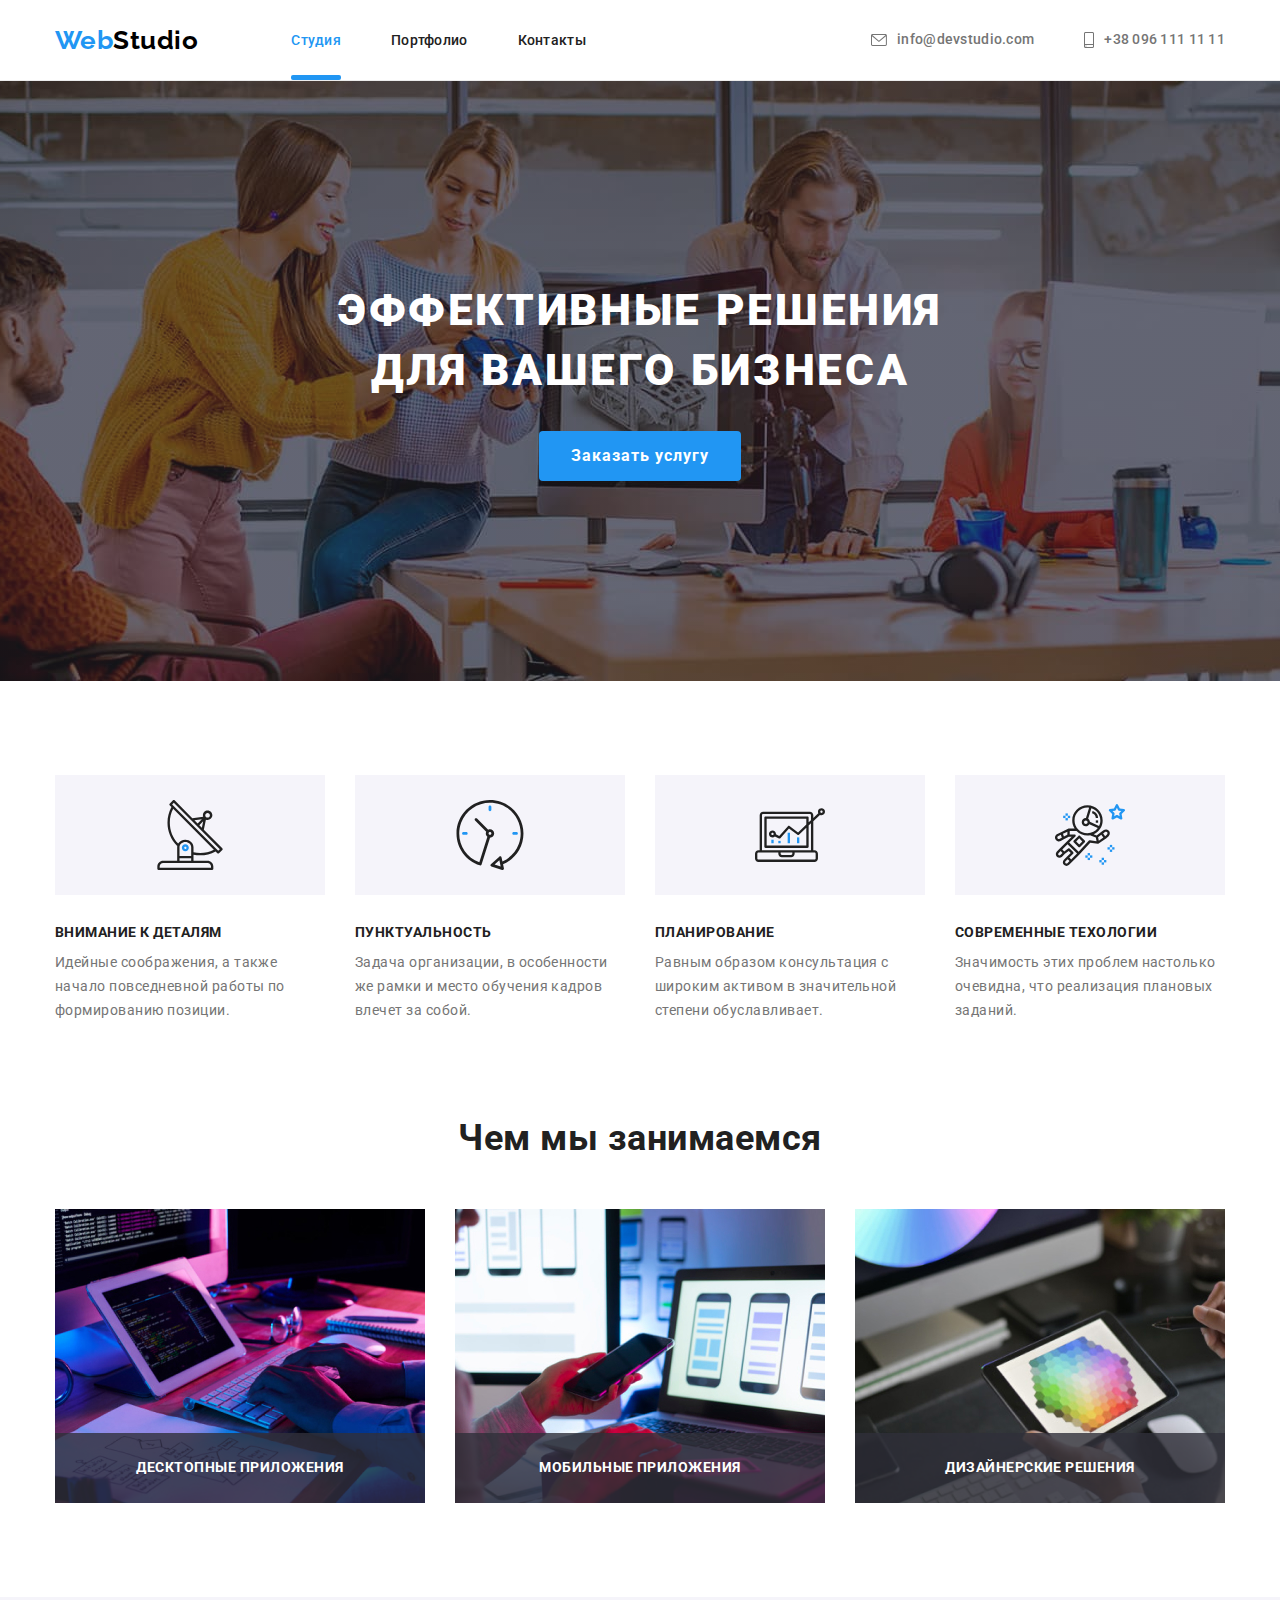
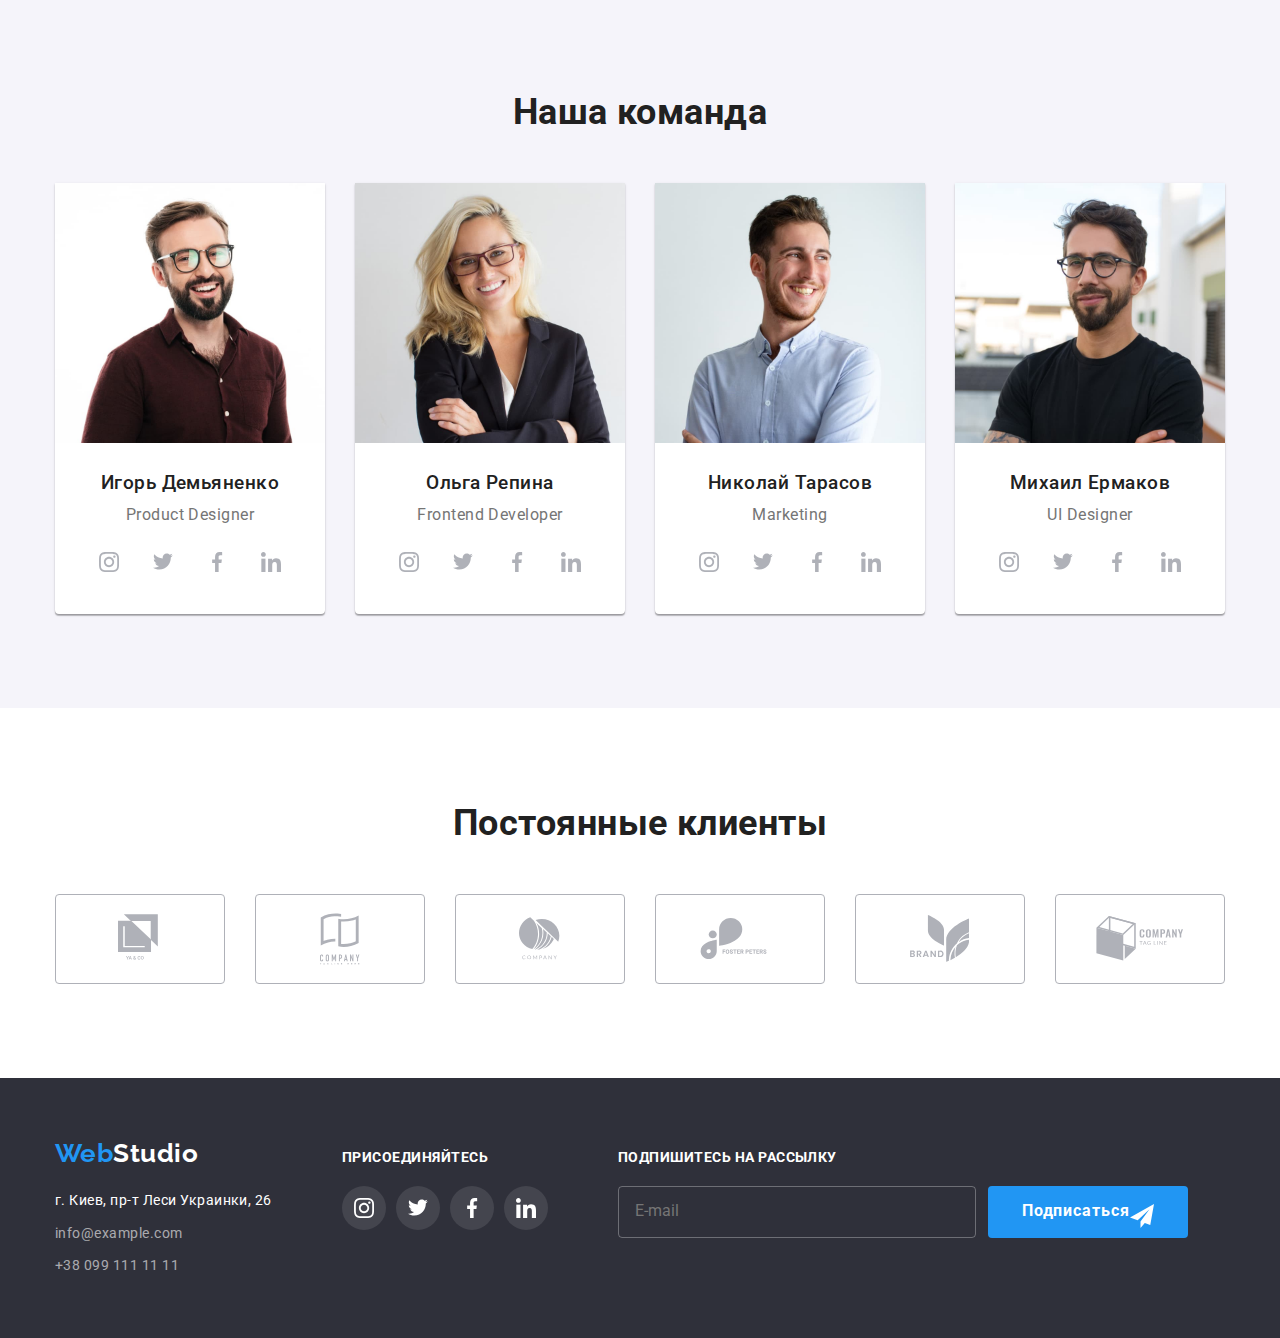
==== index.html @ ec58dec9 "Add files via upload" ====
<!DOCTYPE html>
<html lang="en">

<head>
    <meta charset="UTF-8">
    <meta http-equiv="X-UA-Compatible" content="IE=edge">
    <meta name="viewport" content="width=device-width, initial-scale=1.0">
    <title>Document</title>
    <link rel="preconnect" href="https://fonts.gstatic.com">
    <link href="https://fonts.googleapis.com/css2?family=Raleway:wght@700&family=Roboto:wght@400;500;700;900&display=swap"
    rel="stylesheet">
    <link rel="stylesheet" href="https://cdnjs.cloudflare.com/ajax/libs/modern-normalize/0.2.0/modern-normalize.min.css" />
    <link rel="stylesheet" href="./css/styles.css">
</head>

<body>
    <!-- Хедер -->
    <header class="header pntr">
        <div class="container">
        <nav class="navigator">
            <a href="" class="logo webstudio">Web<span class="top">Studio</span></a>
            <ul class="site-nav list menu">
                <li class="menu-item"><a href="./index.html" class="link current">Студия</a></li>
                <li class="menu-item"><a href="./portfolio.html" class="link">Портфолио</a></li>
                <li class="menu-item"><a href="" class="link">Контакты</a></li>
            </ul>
        </nav>

        <ul class="contacts-nav list menu pntr">
            <li class="auth-item"> 
                <a href="mailto:info@devstudio.com" class="inf link">
                
                <svg class="icon">
                    <use href="./images/sprite.svg#icon-envelope"></use>
                </svg> 
                info@devstudio.com</a>
           
            </li>
            <li class="auth-item">
                <a href="tel:+380961111111" class="inf link">
                    
                    <svg class="icon-tel">
                        <use href="./images/sprite.svg#icon-smartphone"></use>
                    </svg>
                    +38 096 111 11 11</a>
            </li>
        </ul>
        </div>
    </header>

    <!-- Main -->
    <main class="main-page">

        <!--Герой-->
        <section class="section hero">
                    <div class="container">
        <h1 class="hero-title">Эффективные решения</br>для вашего бизнеса</h1>
            <button type="button" class="button" data-modal-open>Заказать услугу</button>
            <div class="backdrop is-hidden" data-modal>
                <div class="modal">
                    <h2>Оставьте свои данные, мы вам перезвоним</h2> 
                   <form class="form">
                                 <label for="name" class="form-label">Имя</label>
                                    <div class="form-div">
                                <input class="form-input" type="text" name="name" id="name" minlength="3">
                                <svg class="icon" width="20px" height="20px">
                                    <use href="./images/symbol-defs1.svg#icon-man"></use>
                                </svg>
                                </div>

                                <label for="tel" class="form-label">Телефон</label>
                                <div class="form-div">
                                <input class="form-input" type="tel" name="tel" id="tel" min="1" max="10">
                                <svg class="icon" width="20px" height="20px">
                                <use href="./images/symbol-defs1.svg#icon-tel"></use>
                                </svg>
                                </div>

                                <label for="mail" class="form-label">Почта</label>
                                <div class="form-div">
                                    <input class="form-input" type="text" name="mail" id="mail">
                                    <svg class="icon" width="20px" height="20px">
                                        <use href="./images/symbol-defs1.svg#icon-email"></use>
                                    </svg>
                                </div>

                            <label for="message" class="label-textarea">Коментарии</label>
                             <textarea class="textarea" name="message" id="message" cols="30" rows="6" placeholder="Введите текст"></textarea>

                               <label for="checkbox" class="checkbox-label">
                            <input class="checkbox" type="checkbox" name="checkbox" id="checkbox">
                            <span class="icon-check"></span>
                            Соглашаюсь с рассылкой и принимаю 
                             <a href="" class="checkbox-text">Условия договора</a>
                        </label>
                
                <button class="btn-submit" type="submit">Отправить</button>
                    </form> 
                   <button type="button" class="btn-close" data-modal-close>
                        <svg class="icon" width="11" height="11">
                            <use href="./images/symbol-defs.svg#icon-close-black"></use>
                        </svg>
                    </button>
                </div>
            </div>
            </div>
        </section>

        <!--О нас-->
        <section class="section">
                    <div class="container">
            <h2 class="visually-hidden">О нас</h2>
            <ul class="feature list">
                <li class="list-item">
                    <h3 class="section-title">Внимание к деталям</h3>
                    <p class="section-text">Идейные соображения, а также начало повседневной работы по формированию
                        позиции.</p>
                </li>
                <li class="list-item">
                    <h3 class="section-title">Пунктуальность</h3>
                    <p class="section-text">Задача организации, в особенности же рамки и место обучения кадров влечет за
                        собой.</p>
                </li>
                <li class="list-item">
                    <h3 class="section-title">Планирование</h3>
                    <p class="section-text">Равным образом консультация с широким активом в значительной степени
                        обуславливает.</p>
                </li>

                <li class="list-item">
                    <h3 class="section-title">Современные техологии</h3>
                    <p class="section-text">Значимость этих проблем настолько очевидна, что реализация плановых заданий.
                    </p>
                </li>
            </ul>
                </div>
                </section>

                <!-- IMG -->
            <section class="section us">
                  <div class="container">
            <h2 class="section-title-box">Чем мы занимаемся</h2>
            <ul class="picture list">
                <li class="picture-item">
                    <img src="./images/img.jpg" alt="Руки на клавиатуре" width="370">
                  <p class="txt">ДЕСКТОПНЫЕ ПРИЛОЖЕНИЯ</p>
                </li>
                <li class="picture-item">
                    <img src="./images/img1.jpg" alt="Телефон в руке" width="370">
                    <p class="txt">МОБИЛЬНЫЕ ПРИЛОЖЕНИЯ</p>
                </li>
                <li class="picture-item">
                    <img src="./images/img2.jpg" alt="Планшет в руке" width="370">
                    <p class="txt">ДИЗАЙНЕРСКИЕ РЕШЕНИЯ</p>
                </li>
            </ul>
            </div>
        </section>

        <!--Наша команда-->
        <section class="section team">
        <div class="container">
            <h2 class="section-title-box">Наша команда</h2>
            <ul class="list our-team">
                    <li class="teammate">
                        <img src="./images/logo1.jpg" alt="Игорь Демьяненко" width="270">
                        <div class="discription">
                            <h3 class="people-list">Игорь Демьяненко</h3>
                        <p class="people-about">Product Designer</p>
                        
                        <ul class="list social-icons">
                            <li class="social-icons-item">
                                <a href="" class="social-icons-link" target="_blank" rel="noopener noreferrer">
                                    <svg class="icon">
                                        <use href="./images/sprite.svg#icon-instagram"></use>
                                    </svg>
                                </a>
                            </li>
                            <li class="social-icons-item">
                                <a href="" class="social-icons-link" target="_blank" rel="noopener noreferrer">
                                    <svg class="icon">
                                        <use href="./images/sprite.svg#icon-twitter"></use>
                                    </svg>
                                </a>
                            </li>
                            <li class="social-icons-item">
                                <a href="" class="social-icons-link" target="_blank" rel="noopener noreferrer">
                                    <svg class="icon">
                                        <use href="./images/sprite.svg#icon-facebook"></use>
                                    </svg>
                                </a>
                            </li>
                            <li class="social-icons-item">
                                <a href="" class="social-icons-link" target="_blank" rel="noopener noreferrer">
                                    <svg class="icon">
                                        <use href="./images/sprite.svg#icon-linkedin"></use>
                                    </svg>
                                </a>
                            </li>
                        </ul>
                        </div>
                    </li>
                      <li class="teammate">
                        <img src="./images/logo2.jpg" alt="Ольга Репина" width="270">
                        <div class="discription">
                            <h3 class="people-list">Ольга Репина</h3>
                        <p class="people-about">Frontend Developer</p>
                        <ul class="list social-icons">
                            <li class="social-icons-item">
                                <a href="" class="social-icons-link" target="_blank" rel="noopener noreferrer">
                                    <svg class="icon">
                                        <use href="./images/sprite.svg#icon-instagram"></use>
                                    </svg>
                                </a>
                            </li>
                            <li class="social-icons-item">
                                <a href="" class="social-icons-link" target="_blank" rel="noopener noreferrer">
                                    <svg class="icon">
                                        <use href="./images/sprite.svg#icon-twitter"></use>
                                    </svg>
                                </a>
                            </li>
                            <li class="social-icons-item">
                                <a href="" class="social-icons-link" target="_blank" rel="noopener noreferrer">
                                    <svg class="icon">
                                        <use href="./images/sprite.svg#icon-facebook"></use>
                                    </svg>
                                </a>
                            </li>
                            <li class="social-icons-item">
                                <a href="" class="social-icons-link" target="_blank" rel="noopener noreferrer">
                                    <svg class="icon">
                                        <use href="./images/sprite.svg#icon-linkedin"></use>
                                    </svg>
                                </a>
                            </li>
                        </ul>
                        </div>
                    </li>
                    <li class="teammate">
                        <img src="./images/logo3.jpg" alt="Николай Тарасов" width="270">
                        <div class="discription">
                            <h3 class="people-list">Николай Тарасов</h3>
                        <p class="people-about">Marketing</p>
                        <ul class="list social-icons">
                            <li class="social-icons-item">
                                <a href="" class="social-icons-link" target="_blank" rel="noopener noreferrer">
                                    <svg class="icon">
                                        <use href="./images/sprite.svg#icon-instagram"></use>
                                    </svg>
                                </a>
                            </li>
                            <li class="social-icons-item">
                                <a href="" class="social-icons-link" target="_blank" rel="noopener noreferrer">
                                    <svg class="icon">
                                        <use href="./images/sprite.svg#icon-twitter"></use>
                                    </svg>
                                </a>
                            </li>
                            <li class="social-icons-item">
                                <a href="" class="social-icons-link" target="_blank" rel="noopener noreferrer">
                                    <svg class="icon">
                                        <use href="./images/sprite.svg#icon-facebook"></use>
                                    </svg>
                                </a>
                            </li>
                            <li class="social-icons-item">
                                <a href="" class="social-icons-link" target="_blank" rel="noopener noreferrer">
                                    <svg class="icon">
                                        <use href="./images/sprite.svg#icon-linkedin"></use>
                                    </svg>
                                </a>
                            </li>
                        </ul>
                        </div>
                    </li>
                    <li class="teammate">
                        <img src="./images/logo4.jpg" alt="Михаил Ермаков" width="270">
                       <div class="discription">
                           <h3 class="people-list">Михаил Ермаков</h3>
                        <p class="people-about">UI Designer</p>
                        <ul class="list social-icons">
                            <li class="social-icons-item">
                                <a href="" class="social-icons-link" target="_blank" rel="noopener noreferrer">
                                    <svg class="icon">
                                        <use href="./images/sprite.svg#icon-instagram"></use>
                                    </svg>
                                </a>
                            </li>
                            <li class="social-icons-item">
                                <a href="" class="social-icons-link" target="_blank" rel="noopener noreferrer">
                                    <svg class="icon">
                                        <use href="./images/sprite.svg#icon-twitter"></use>
                                    </svg>
                                </a>
                            </li>
                            <li class="social-icons-item">
                                <a href="" class="social-icons-link" target="_blank" rel="noopener noreferrer">
                                    <svg class="icon">
                                        <use href="./images/sprite.svg#icon-facebook"></use>
                                    </svg>
                                </a>
                            </li>
                            <li class="social-icons-item">
                                <a href="" class="social-icons-link" target="_blank" rel="noopener noreferrer">
                                    <svg class="icon">
                                        <use href="./images/sprite.svg#icon-linkedin"></use>
                                    </svg>
                                </a>
                            </li>
                        </ul>
                        </div>
                    </li>
            </ul>
        </div>
        </section>

        <section class="section">
            <div class="container">
        <h2 class="section-title-box">Постоянные клиенты</h2>

        <ul class="list clients-icons">
          <li class="clients-icons-item">
              <a href="" class="link" target="_blank" rel="noopener noreferrer">
                    <svg class="icon" width="44px" height="49px">
                      <use href="./images/sprite.svg#icon-yaco"></use>
                   </svg>
               </a>
          </li>     
        <li class="clients-icons-item">
            <a href="" class="link" target="_blank" rel="noopener noreferrer">
                <svg class="icon" width="40px" height="52px">
                    <use href="./images/sprite.svg#icon-tagline"></use>
                </svg>
            </a>
        </li>
        <li class="clients-icons-item">
            <a href="" class="link" target="_blank" rel="noopener noreferrer">
                <svg class="icon" width="41px" height="43px">
                    <use href="./images/sprite.svg#icon-object"></use>
                </svg>
            </a>
        </li>
        <li class="clients-icons-item">
            <a href="" class="link" target="_blank" rel="noopener noreferrer">
                <svg class="icon" width="80px" height="42px">
                    <use href="./images/sprite.svg#icon-foster"></use>
                </svg>
            </a>
        </li>
        <li class="clients-icons-item">
            <a href="" class="link" target="_blank" rel="noopener noreferrer">
                <svg class="icon" width="59px" height="47px">
                    <use href="./images/sprite.svg#icon-brand"></use>
                </svg>
            </a>
        </li>
        <li class="clients-icons-item">
            <a href="" class="link" target="_blank" rel="noopener noreferrer">
                <svg class="icon" width="88px" height="45px">
                    <use href="./images/sprite.svg#icon-company"></use>
                </svg>
            </a>
        </li>
        </ul>
         </div>
        </section>
    </main>

    <!--Подвал-->
    <footer class="page-footer pntr">
        <div class="container ftr">
                        <div class="ftr">
                <a href="" class="logo logo-btm">Web<span class="down">Studio</span></a>
        <address class="street tel-mail">
            г. Киев, пр-т Леси Украинки, 26
            <a href="mailto:info@example.com" class="inf link item">info@example.com</a>
            <a href="tel:+380991111111" class="inf link item">+38 099 111 11 11</a>
        </address>
        </div>

                <div class="ftr">
     <h2 class="ftr-text">ПРИСОЕДИНЯЙТЕСЬ</h2>
            <ul class="list social-icons">
                <li class="social-icons-item">
                    <a href="" class="social-icons-link" target="_blank" rel="noopener noreferrer">
                        <svg class="icon white">
                            <use href="./images/sprite.svg#icon-instagram"></use>
                        </svg>
                    </a>
                </li>
                <li class="social-icons-item">
                    <a href="" class="social-icons-link" target="_blank" rel="noopener noreferrer">
                        <svg class="icon white">
                            <use href="./images/sprite.svg#icon-twitter"></use>
                        </svg>
                    </a>
                </li>
                <li class="social-icons-item">
                    <a href="" class="social-icons-link" target="_blank" rel="noopener noreferrer">
                        <svg class="icon white">
                            <use href="./images/sprite.svg#icon-facebook"></use>
                        </svg>
                    </a>
                </li>
                <li class="social-icons-item">
                    <a href="" class="social-icons-link" target="_blank" rel="noopener noreferrer">
                        <svg class="icon white">
                            <use href="./images/sprite.svg#icon-linkedin"></use>
                        </svg>
                    </a>
                </li>
            </ul>
            </div>

            <div class="ftr-link">
                <h2>ПОДПИШИТЕСЬ НА РАССЫЛКУ</h2>

                <form class="form-ftr">
                  <input type="text" name="name" id="name" placeholder="E-mail">
                <button class="btn-submit ftr" type="submit">Подписаться</button>
                </form>

            </div>        
        </div>
    </footer>

    <script src="./js/modal.js"></script>
</body>

</html>
---- css/styles.css ----
:root {
  --primary-text-color: rgba(33, 33, 33, 1);
  --accent-color: rgb(33, 150, 243, 1);
  --white-color: rgba(255, 255, 255, 1);
  --text-inf-color: rgba(117, 117, 117, 1);
  --hero-footer-color: rgba(47, 48, 58, 1);
  --section-team-color: rgba(245, 244, 250, 1);
  --inf-word-color: rgba(255, 255, 255, 0.6);
  --grid-item: 1;
  --icons-color: #afb1b8;
  --timing-function: 250ms cubic-bezier(0.4, 0, 0.2, 1);
  --modal-acent: rgba(33, 150, 243, 1);
}

html {
  box-sizing: border-box;
}

*,
*::before,
*::after {
  box-sizing: inherit;
}

body {
  color: var(--primary-text-color);
  background-color: #ffffff;

  font-family: 'Roboto', sans-serif;
  letter-spacing: 0.03em;
}

/* Хедер */
.header {
  background: var(--white-color);
  border-bottom: 1px solid rgba(236, 236, 236, 1);
  width: auto;
}

.container {
  width: 1200px;
  padding-left: 15px;
  padding-right: 15px;
  margin-right: auto;
  margin-left: auto;
  height: auto;
}

.header .container {
  display: flex;
  align-items: center;
}

.header .webstudio {
  margin-right: 93px;
}

.navigator {
  display: flex;
  align-items: center;
  margin-right: auto;
}

.menu {
  display: inline-flex;
}

.menu-item:not(:last-child) {
  margin-right: 50px;
}

.link {
  text-decoration: none;
}

.auth-item:not(:last-child) {
  margin-right: 50px;
}

.auth-item .link {
  position: relative;
}

.auth-item.link::after {
  content: '';
  display: block;
  position: absolute;
  transition: opacity 250ms;
}

.logo {
  color: var(--accent-color);

  font-family: 'Raleway', sans-serif;
  font-weight: 700;
  font-size: 26px;
  line-height: 1.19;
  text-decoration: none;
}

.logo .top {
  color: black;
}

.list {
  padding: 0;
  margin: 0;

  list-style: none;
}

.menu-item .link.current {
  position: relative;
  color: var(--accent-color);
}

.menu-item .link.current::after {
  content: '';

  position: absolute;

  display: block;
  width: 100px;
  height: 5px;
  left: 0;
  bottom: 0;
  background-color: #2196f3;
  border-radius: 2px;
  width: 100%;
}

.link.current:hover::after .link.current:focus::after {
  opacity: 1;
}

.menu-item .link {
  padding-top: 32px;
  padding-bottom: 32px;

  color: var(--primary-text-color);

  font-family: inherit;
  font-weight: 500;
  font-size: 14px;
  line-height: 1.14;
  letter-spacing: 0.02em;
  transition: color var(--timing-function);
}

.menu-item .link:focus,
.menu-item .link:hover {
  color: var(--accent-color);
}

.contacts-nav .link {
  display: inline-flex;
  padding-top: 32px;
  padding-bottom: 32px;
  border-radius: 3px;

  color: var(--text-inf-color);

  font-weight: 500;
  font-size: 14px;
  line-height: 1.14;
  letter-spacing: 0.02em;
  align-items: center;
  transition: color var(--timing-function);
}

.contacts-nav .link:hover,
.contacts-nav .link:focus {
  color: var(--accent-color);
  fill: currentColor;
}

.contacts-nav .icon {
  width: 16px;
  height: 12px;
  margin-right: 10px;
  fill: currentColor;
}

.contacts-nav .icon-tel {
  width: 10px;
  height: 16px;
  margin-right: 10px;
  fill: currentColor;
}

.section {
  padding-top: 94px;
  padding-bottom: 94px;
  width: auto;
}

img {
  display: block;
  height: auto;
}

/* Герой */
.section.hero {
  max-width: 1600px;
  height: 600px;
  text-align: center;
  padding-top: 200px;
  padding-bottom: 200px;
  background-image: linear-gradient(to right, rgba(47, 48, 58, 0.4), rgba(47, 48, 58, 0.4)), url('../images/hero.jpg');
  background-color: rgba(54, 63, 165, 0.4);
  background-size: cover;
  background-repeat: no-repeat;
  background-position: center;
  margin-left: auto;
  margin-right: auto;
}

.hero-title {
  margin-top: 0;
  margin-bottom: 30px;

  color: var(--white-color);

  font-weight: 900;
  font-size: 44px;
  line-height: 1.36;
  letter-spacing: 0.06em;
  text-transform: uppercase;
}

.section.hero .button,
.btn-submit {
  border-radius: 4px;
  border: none;
  min-width: 200px;
  padding: 10px 32px;
  text-align: center;
  cursor: pointer;

  color: var(--white-color);
  background-color: var(--accent-color);

  font-family: inherit;
  font-weight: 700;
  font-size: 16px;
  line-height: 1.88;
  letter-spacing: 0.06em;
  transition: background-color var(--timing-function);
}

.section.hero .button:hover,
.section.hero .button:focus,
.btn-submit:hover,
.btn-submit:focus {
  background-color: #188ce8;
}

h1,
h2,
h3,
h4,
h5,
h6 {
  margin-top: 0;
  margin-bottom: 0;
}

p {
  margin-top: 0;
  margin-bottom: 0;
}

.container .item {
  display: flex;
  flex-wrap: wrap;
}

.feature {
  display: flex;
  flex-wrap: wrap;
}

.feature .list-item {
  width: 270px;
  flex-basis: calc((100% - 30px * 4) / 4);
  margin-right: 30px;
}

.feature .list-item:nth-child(n + 4) {
  margin-right: 0;
}

.section.us {
  padding-top: 0;
}

.section-title-box {
  margin-bottom: 50px;

  color: var(--primary-text-color);

  font-weight: 700;
  font-size: 36px;
  line-height: 1.17;
  text-align: center;
}

.section-title {
  margin-bottom: 10px;

  color: var(--primary-text-color);

  font-weight: 700;
  font-size: 14px;
  line-height: 1.14;
  text-transform: uppercase;
}

.section-text {
  color: var(--text-inf-color);

  font-size: 14px;
  line-height: 1.71;
}

.list-item::before {
  display: block;
  content: '';
  width: 270px;
  height: 120px;
  background-color: #f5f4fa;
  background-size: 70px 70px;
  background-repeat: no-repeat;
  background-position: center;
  margin-bottom: 30px;
  border-right: 4px;
}

.list-item:nth-child(1)::before {
  background-image: url(../images/antenna.svg);
}

.list-item:nth-child(2)::before {
  background-image: url(../images/clock.svg);
}

.list-item:nth-child(3)::before {
  background-image: url(../images/diagram.svg);
}

.list-item:nth-child(4)::before {
  background-image: url(../images/astronaut.svg);
}

.picture {
  display: flex;
  flex-wrap: wrap;
}

.picture-item {
  position: relative;

  width: 370px;
  flex-basis: calc((100% - 30px * 3) / 3);
  margin-right: 30px;
}

.picture-item .txt {
  content: '';
  position: absolute;
  bottom: 0;
  font-weight: bold;
  font-size: 14px;
  line-height: 1.14;
  color: var(--white-color);

  background-color: rgba(47, 48, 58, 0.8);

  padding-top: 27px;
  padding-bottom: 27px;
  width: 100%;
  text-align: center;
}

.picture-item:nth-child(n + 3) {
  margin-right: 0;
}

.section.team {
  background-color: #f5f4fa;
}

.our-team {
  display: flex;
  flex-wrap: wrap;
}

.teammate {
  flex-basis: calc((100% - 30px * 4) / 4);
  margin-right: 30px;
  text-align: center;

  background: #ffffff;

  box-shadow: 0px 1px 3px rgba(0, 0, 0, 0.12), 0px 1px 1px rgba(0, 0, 0, 0.14), 0px 2px 1px rgba(0, 0, 0, 0.2);
  border-radius: 0px 0px 4px 4px;
}

.social-icons {
  display: inline-flex;
}

.social-icons-item + .social-icons-item {
  margin-left: 10px;
}

.social-icons-link {
  display: flex;
  justify-content: center;
  align-items: center;
  width: 44px;
  height: 44px;
  border-radius: 50%;
  background-color: rgba(255, 255, 255, 10%);

  transition: background-color var(--timing-function);
}

.social-icons-link:hover,
.social-icons-link:focus {
  background-color: var(--accent-color);
}

.social-icons .icon {
  width: 20px;
  height: 20px;
  fill: var(--icons-color);
  transition: fill var(--timing-function);
}

.social-icons .icon.white {
  fill: #ffffff;
  transition: fill var(--timing-function);
}

.social-icons-link:hover .icon,
.social-icons-link:focus .icon {
  fill: var(--white-color);
}

.teammate:nth-child(n + 4) {
  margin-right: 0;
}

.people-about {
  margin-bottom: 16px;

  color: var(--text-inf-color);

  font-size: 16px;
  line-height: 1.19;
}

.people-list {
  margin-bottom: 10px;

  font-weight: 500;
}

.clients-icons {
  display: flex;
  flex-wrap: wrap;
  margin-right: -30px;
}

.clients-icons .link {
  display: flex;
  border-radius: 4px;
  border: 1px solid var(--icons-color);
  height: 90px;
  align-items: center;
  justify-content: center;
  transition: border var(--timing-function);
}

.clients-icons-item {
  flex-basis: calc((100% - 30px * 6) / 6);
  margin-right: 30px;
}

.clients-icons-item:nth-child(n + 6) {
  margin-right: 0;
}

.clients-icons .icon {
  fill: var(--icons-color);
  transition: fill var(--timing-function);
}

.clients-icons .link:hover,
.clients-icons .link:focus {
  border: 1px solid var(--accent-color);
}

.clients-icons .link:hover .icon,
.clients-icons .link:focus .icon {
  fill: var(--accent-color);
}

.discription {
  padding-top: 30px;
  padding-bottom: 30px;
}

.button .btn {
  padding: 6px 22px;
  min-width: 73px;
  text-align: center;
  border-radius: 4px;
  border: 1px solid transparent;
  cursor: pointer;

  color: var(--primary-text-color);
  background-color: rgba(245, 244, 250, 1);

  font-family: inherit;
  font-weight: 500;
  font-size: 16px;
  line-height: 1.63;
  text-decoration: none;
  transition: background-color var(--timing-function), box-shadow var(--timing-function), color var(--timing-function);
  /* transition: color var(--timing-function); */
}

.button .btn:hover,
.button .btn:focus {
  box-shadow: 0px 3px 1px rgba(0, 0, 0, 0.1), 0px 1px 2px rgba(0, 0, 0, 0.08), 0px 2px 2px rgba(0, 0, 0, 0.12);
}

.pntr {
  cursor: pointer;
}

.button .btn:hover,
.button .btn:focus {
  color: var(--white-color);
  background-color: var(--accent-color);
}

.photo-items {
  transition: box-shadow var(--timing-function);
  cursor: pointer;
}

.photo-items:hover,
.photo-items:focus {
  box-shadow: 0px 1px 1px rgba(0, 0, 0, 0.12), 0px 4px 4px rgba(0, 0, 0, 0.06), 1px 4px 6px rgba(0, 0, 0, 0.16);
}

.photo-items .box {
  position: relative;
  overflow: hidden;
}

.box .overflow {
  position: absolute;
  top: 0;
  width: 100%;
  height: 100%;
  background-color: rgba(33, 150, 243, 0.9);
  transform: translateY(200%);
  transition: transform var(--timing-function);
}

.photo-items:hover .overflow {
  transform: translateY(0);
}

.box .overflow {
  padding: 63px 24px;

  font-size: 18px;
  line-height: 1.6;
  letter-spacing: 0.03em;
  color: var(--white-color);
}

.portfolio-text {
  padding: 20px 24px;
  border: 1px solid rgba(238, 238, 238, 1);
  border-top: none;
}

.all-title {
  margin-bottom: 4px;

  color: var(--primary-text-color);

  font-weight: 700;
  font-size: 18px;
  line-height: 2;
  letter-spacing: 0.06em;
}

.all-text {
  color: var(--text-inf-color);
  font-size: 16px;
  line-height: 1.9;
}

.all.list {
  display: flex;
  flex-wrap: wrap;
  margin-right: -30px;
}

.bar-nav {
  display: flex;
  flex-direction: row;
  margin-left: auto;
  margin-right: auto;
  justify-content: center;
  margin-bottom: 50px;
}

.bar-item {
  margin-left: 0;
  margin-right: 0;
}

.bar-item:not(:last-child) {
  margin-right: 8px;
}

.photo-items {
  flex-basis: calc((100% - 90px) / 3);
  margin-right: 30px;
  margin-top: 30px;
}

.photo-items:nth-child(-n + 3) {
  margin-top: 0;
  margin-top: 0;
}

/* Футер */
footer {
  background-color: var(--hero-footer-color);
  padding-top: 60px;
  padding-bottom: 60px;
}

.logo-btm {
  display: flex;
  flex-wrap: wrap;
  margin-top: 0;
  margin-bottom: 20px;
}

.tel-mail .link {
  margin-top: 9px;
}

.page-footer .street {
  color: var(--white-color);

  font-size: 14px;
  line-height: 1.71;
  font-style: normal;
}

.page-footer .inf {
  color: var(--inf-word-color);

  font-size: 14px;
  line-height: 1.71;
  font-style: normal;

  transition: color var(--timing-function);
}

.page-footer .inf:focus,
.page-footer .inf:hover {
  color: var(--accent-color);
}

.logo .down {
  color: var(--white-color);
}

.container.ftr {
  display: flex;
  align-items: baseline;
}

.container .ftr {
  margin-right: 70px;
}

.ftr-text {
  margin-bottom: 20px;
  color: var(--white-color);
  font-size: 14px;
  line-height: 1.14;
}

.container .ftr:nth-last-child(-n + 1) {
  margin-right: 0;
}

.form-ftr {
  display: flex;
}

.ftr-link > h2 {
  margin-bottom: 20px;
  color: var(--white-color);
  font-size: 14px;
  line-height: 1.14;
}

.form-ftr > input {
  display: flex;
  width: 358px;
  padding: 15px 0px 15px 16px;
  background-color: transparent;
  border: 1px solid rgba(255, 255, 255, 0.3);
  border-radius: 4px;
  box-sizing: border-box;
  margin-right: 12px;
}

.form-ftr .button {
  text-decoration: none;
  color: white;
}

.modal > h2 {
  display: inline-block;
  margin-bottom: 12px;
  margin-left: auto;
  margin-right: auto;
  font-size: 20px;
  line-height: 1.15;
  text-align: center;
}

.visually-hidden {
  position: absolute;
  clip: rect(0 0 0 0);
}

.backdrop.is-hidden {
  opacity: 0;
  visibility: hidden;
  pointer-events: none;
}

.backdrop {
  position: fixed;
  background-color: rgba(0, 0, 0, 0.2);
  width: 100%;
  height: 100%;
  top: 0;
  left: 0;
  opacity: 1;
  transform: opacity var(--timing-function);
  z-index: 1;
  transition-duration: 250ms;
}

.modal {
  position: relative;
  top: 50%;
  left: 50%;
  max-width: 528px;
  min-height: 581px;
  transform: translate(-50%, -50%);

  background: var(--white-color);
  border-radius: 4px;

  padding: 40px;
}

.btn-close {
  position: absolute;
  right: 8px;
  top: 8px;
  width: 30px;
  height: 30px;
  border: 1px solid rgba(0, 0, 0, 0.1);
  background: var(--white-color);
  border-radius: 50%;
}

.btn-close .icon {
  transition: fill var(--timing-function);
}

.btn-close:hover .icon,
.btn-close:focus .icon {
  fill: var(--modal-acent);
}

.modal .icon {
  position: absolute;
  transform: translate(-50%, -50%);
  fill: #000000;
}

.modal .form {
  display: flex;
  flex-direction: column;
}

.form-label {
  margin-bottom: 4px;
  text-align: left;
}

.form-div {
  position: relative;
  margin-bottom: 10px;
}

.form-input {
  border: 1px solid rgba(33, 33, 33, 0.2);
  box-sizing: border-box;
  border-radius: 4px;
  width: 448px;
  height: 40px;
  outline: none;
  padding-left: 40px;
  transition: border var(--timing-function);
}

.form-div .icon {
  position: absolute;
  top: 20px;
  left: 25px;
  transition: fill var(--timing-function);
}

.form-input:hover {
  border: 1px solid var(--modal-acent);
}

.form-input:hover + .icon {
  fill: var(--accent-color);
}

.form-div:focus-within > .form-input {
  border: 1px solid var(--modal-acent);
}

.label-textarea {
  padding-bottom: 4px;
  text-align: left;
}

.textarea {
  border: 1px solid rgba(33, 33, 33, 0.2);
  box-sizing: border-box;
  border-radius: 4px;
  margin-bottom: 20px;
  padding: 12px 16px 12px 16px;
  outline: none;
  resize: inherit;
  transition: border var(--timing-function);
}

.textarea:focus-within,
.textarea:hover {
  border: 1px solid var(--modal-acent);
}

.checkbox-label {
  display: flex;
  width: 423px;
  font-size: 14px;
  line-height: 1.71;
  align-items: center;
  color: #757575;
  margin-bottom: 30px;
  letter-spacing: 0.03em;
}

.checkbox-label .checkbox {
  appearance: none;
}

.icon-check {
  width: 16px;
  height: 15px;
  border: 2px solid var(--primary-text-color);
  border-radius: 2px;
  display: inline-block;
  margin-right: 7px;
}

.checkbox:checked + .icon-check {
  border-color: transparent;
  background-image: url(../images/check.svg);
  content: '';
  background-repeat: no-repeat;
  background-position: center;
  background-size: 16px 15px;
  background-origin: border-box;
}

.checkbox-label a {
  color: var(--accent-color);
}

.checkbox-text {
  margin-left: 3px;
}

.btn-submit {
  margin-left: auto;
  margin-right: auto;
}

.btn-submit.ftr::after {
  display: inline-flex;
  width: 24px;
  height: 24px;
  content: '';
  background-repeat: no-repeat;
  background-position: center;
  border-color: transparent;
  background-image: url(../images/send.svg);
  align-items: center;
}
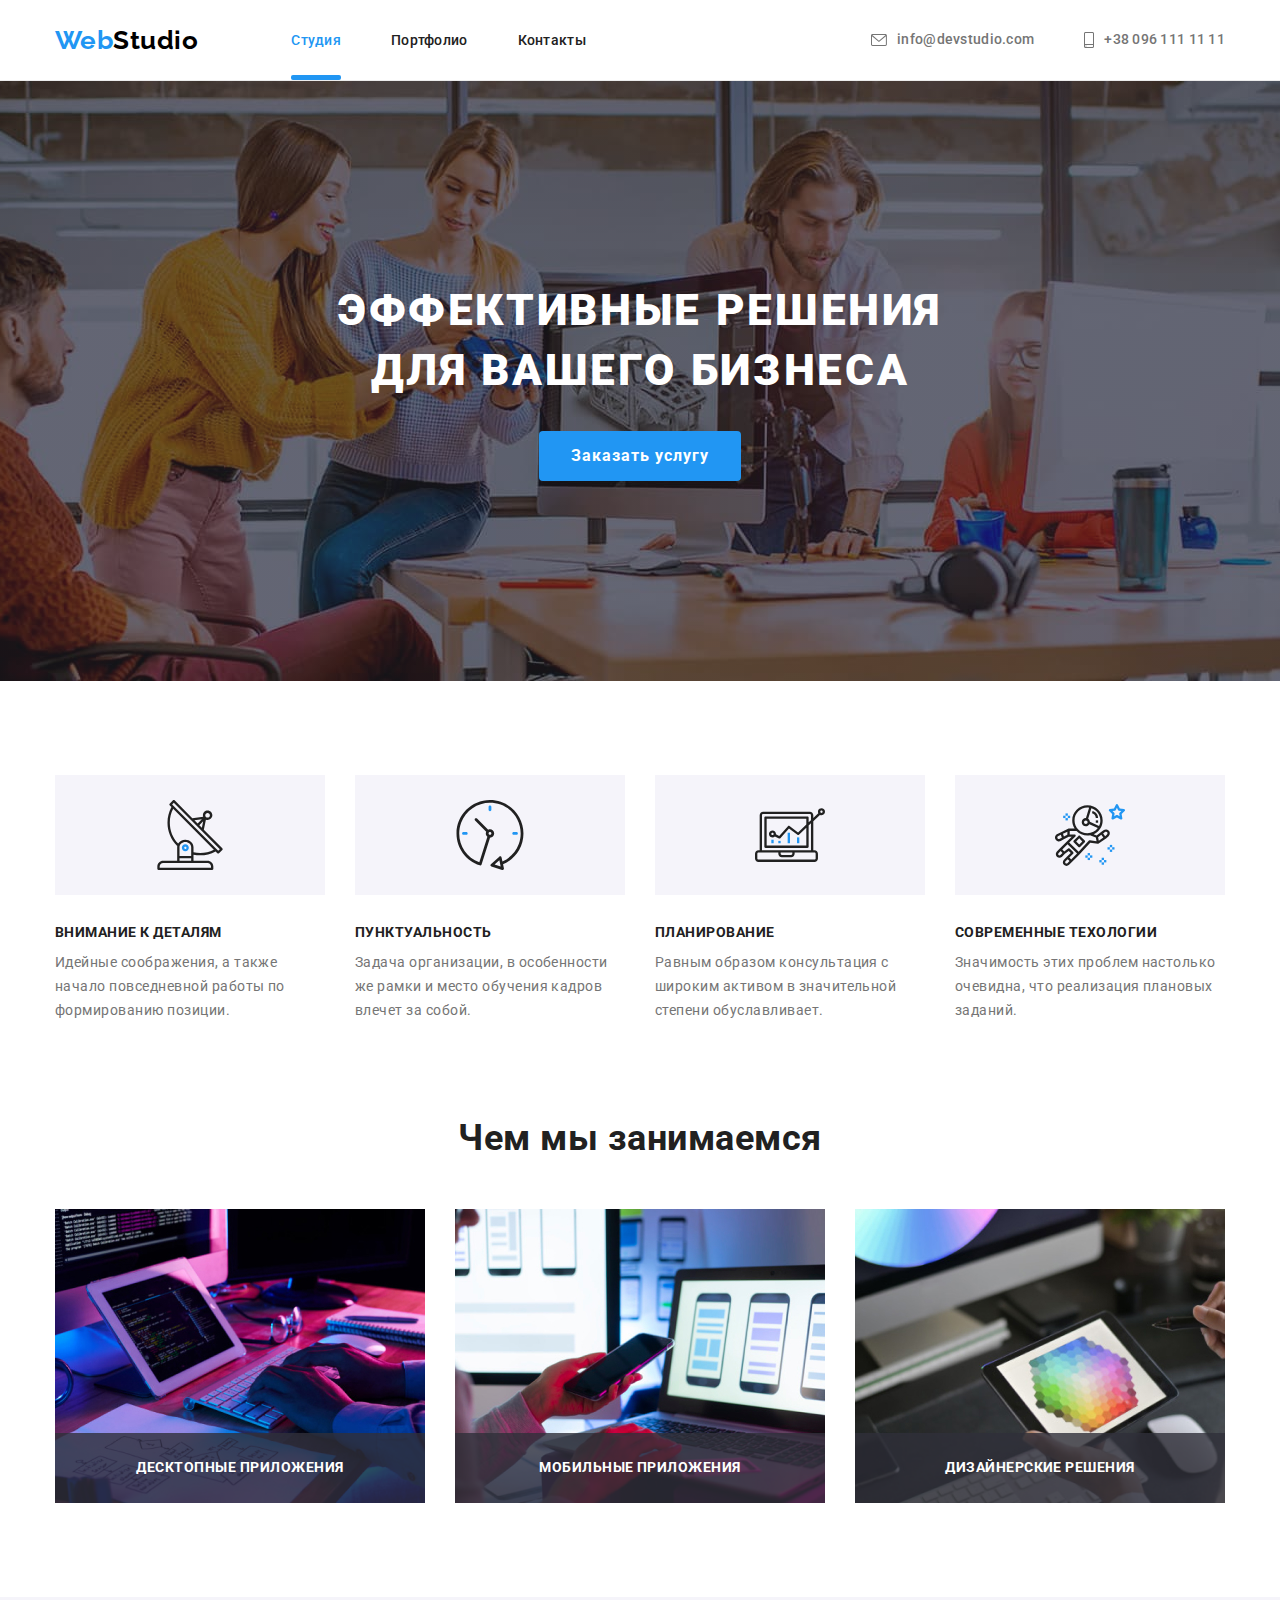
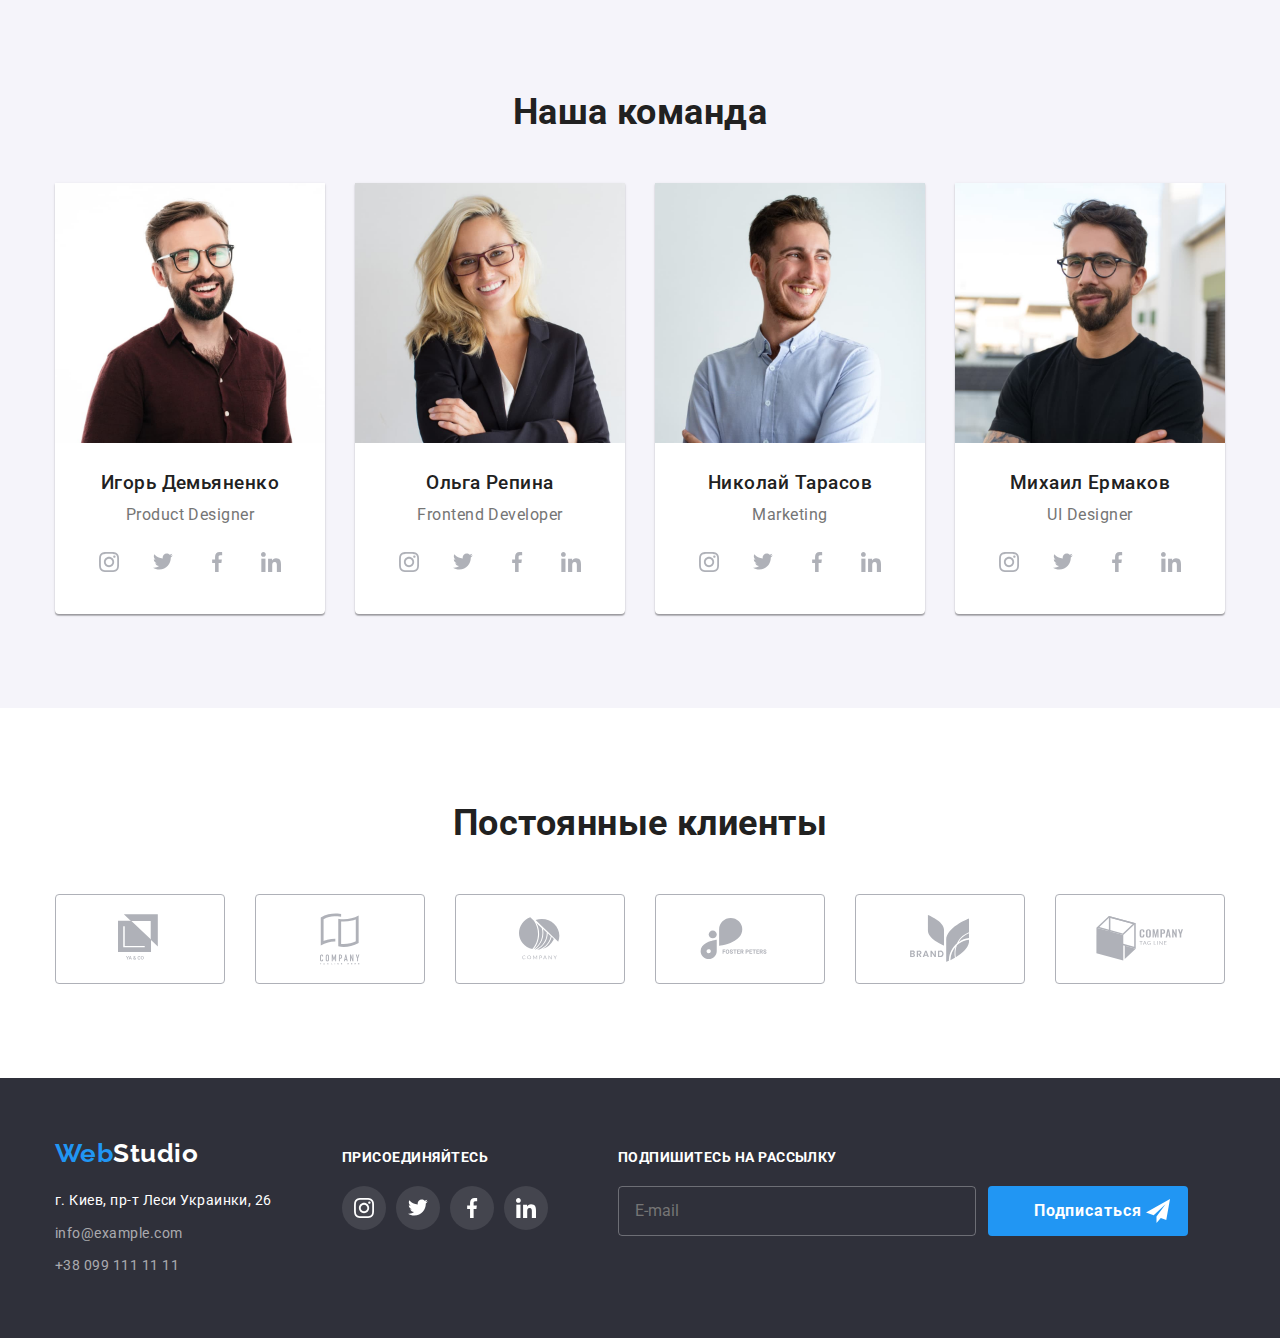
==== commit 85549284: "Add files via upload" ====
--- a/index.html
+++ b/index.html
@@ -417,7 +417,7 @@
                 <h2>ПОДПИШИТЕСЬ НА РАССЫЛКУ</h2>
 
                 <form class="form-ftr">
-                  <input type="text" name="name" id="name" placeholder="E-mail">
+                  <input class="input-ftr" type="text" name="name" id="name" placeholder="E-mail">
                 <button class="btn-submit ftr" type="submit">Подписаться</button>
                 </form>
 
--- a/css/styles.css
+++ b/css/styles.css
@@ -709,6 +709,7 @@
 }
 
 .form-ftr {
+  position: relative;
   display: flex;
 }
 
@@ -719,8 +720,7 @@
   line-height: 1.14;
 }
 
-.form-ftr > input {
-  display: flex;
+.form-ftr > .input-ftr {
   width: 358px;
   padding: 15px 0px 15px 16px;
   background-color: transparent;
@@ -730,10 +730,10 @@
   margin-right: 12px;
 }
 
-.form-ftr .button {
+/* .form-ftr .button {
   text-decoration: none;
   color: white;
-}
+} */
 
 .modal > h2 {
   display: inline-block;
@@ -878,6 +878,8 @@
 .checkbox-label {
   display: flex;
   width: 423px;
+  margin-left: auto;
+  margin-right: auto;
   font-size: 14px;
   line-height: 1.71;
   align-items: center;
@@ -923,6 +925,9 @@
 }
 
 .btn-submit.ftr::after {
+  top: 13px;
+  right: 18px;
+  position: absolute;
   display: inline-flex;
   width: 24px;
   height: 24px;
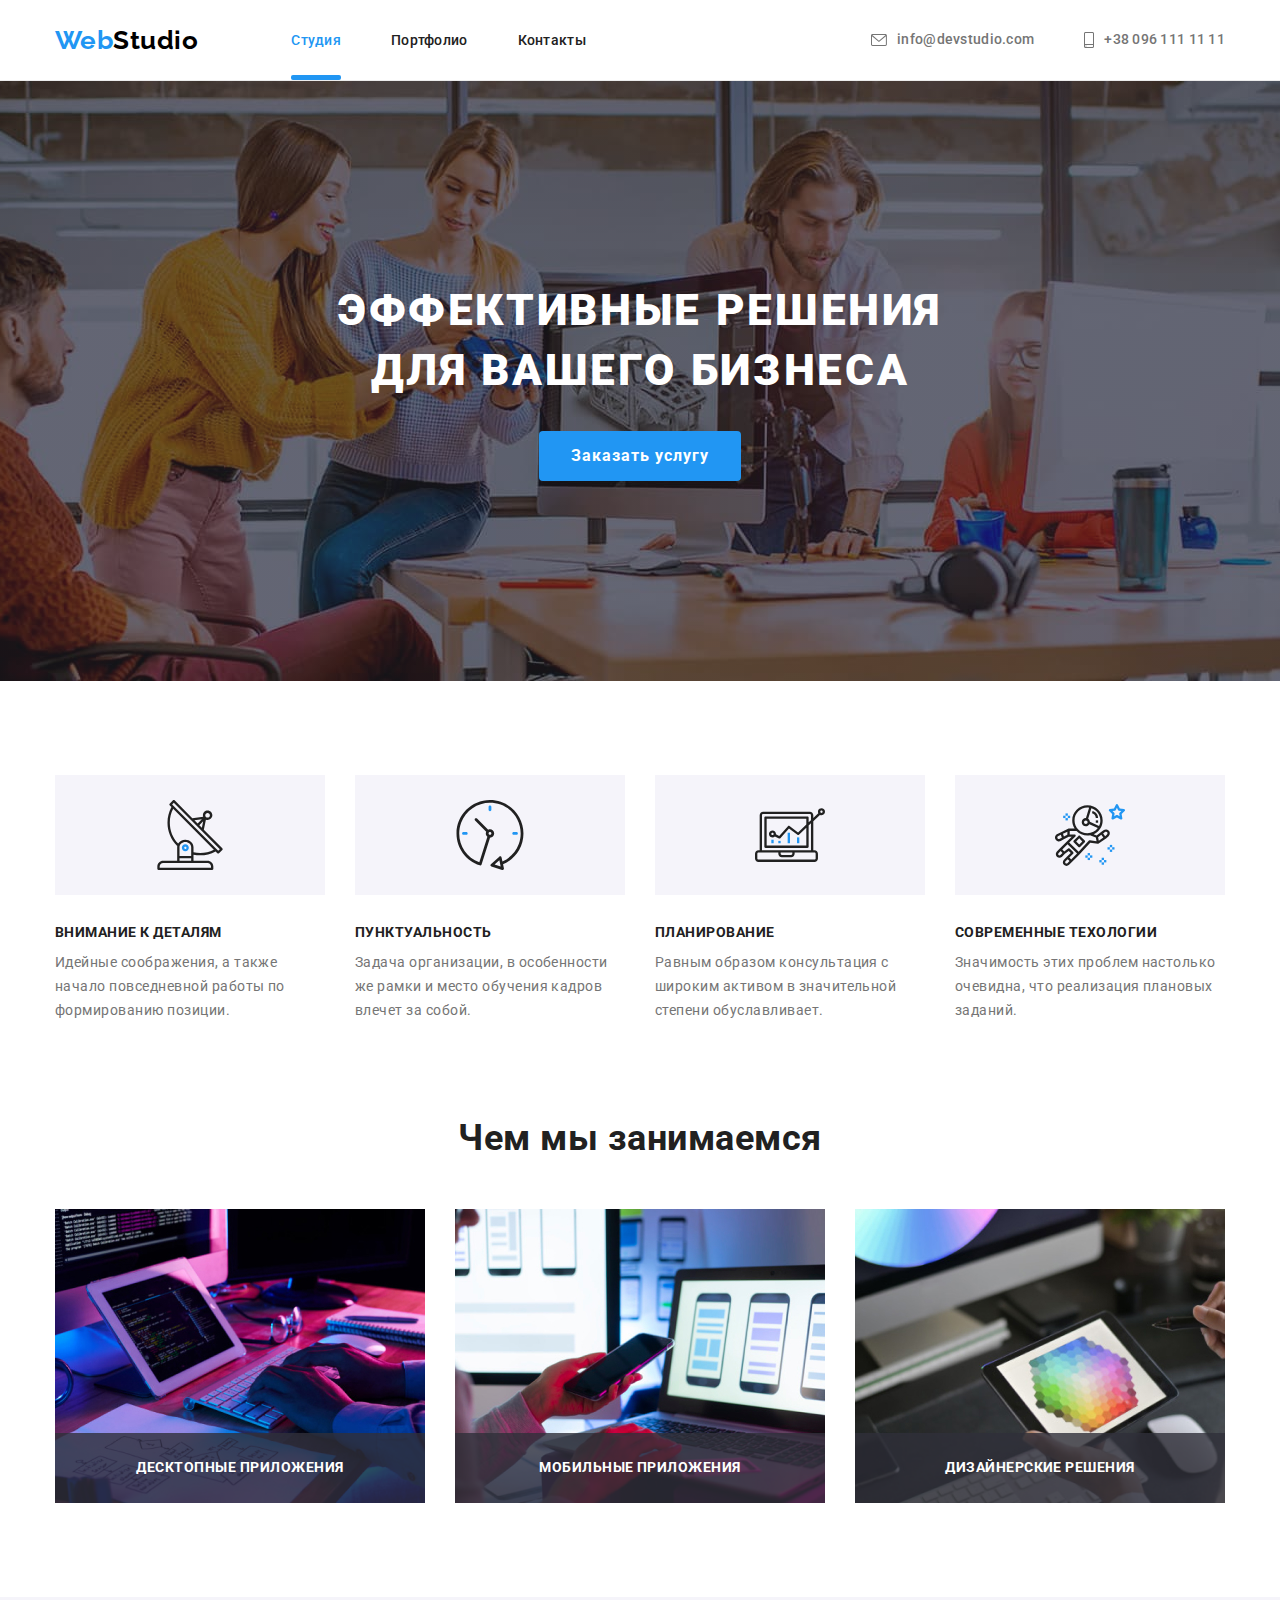
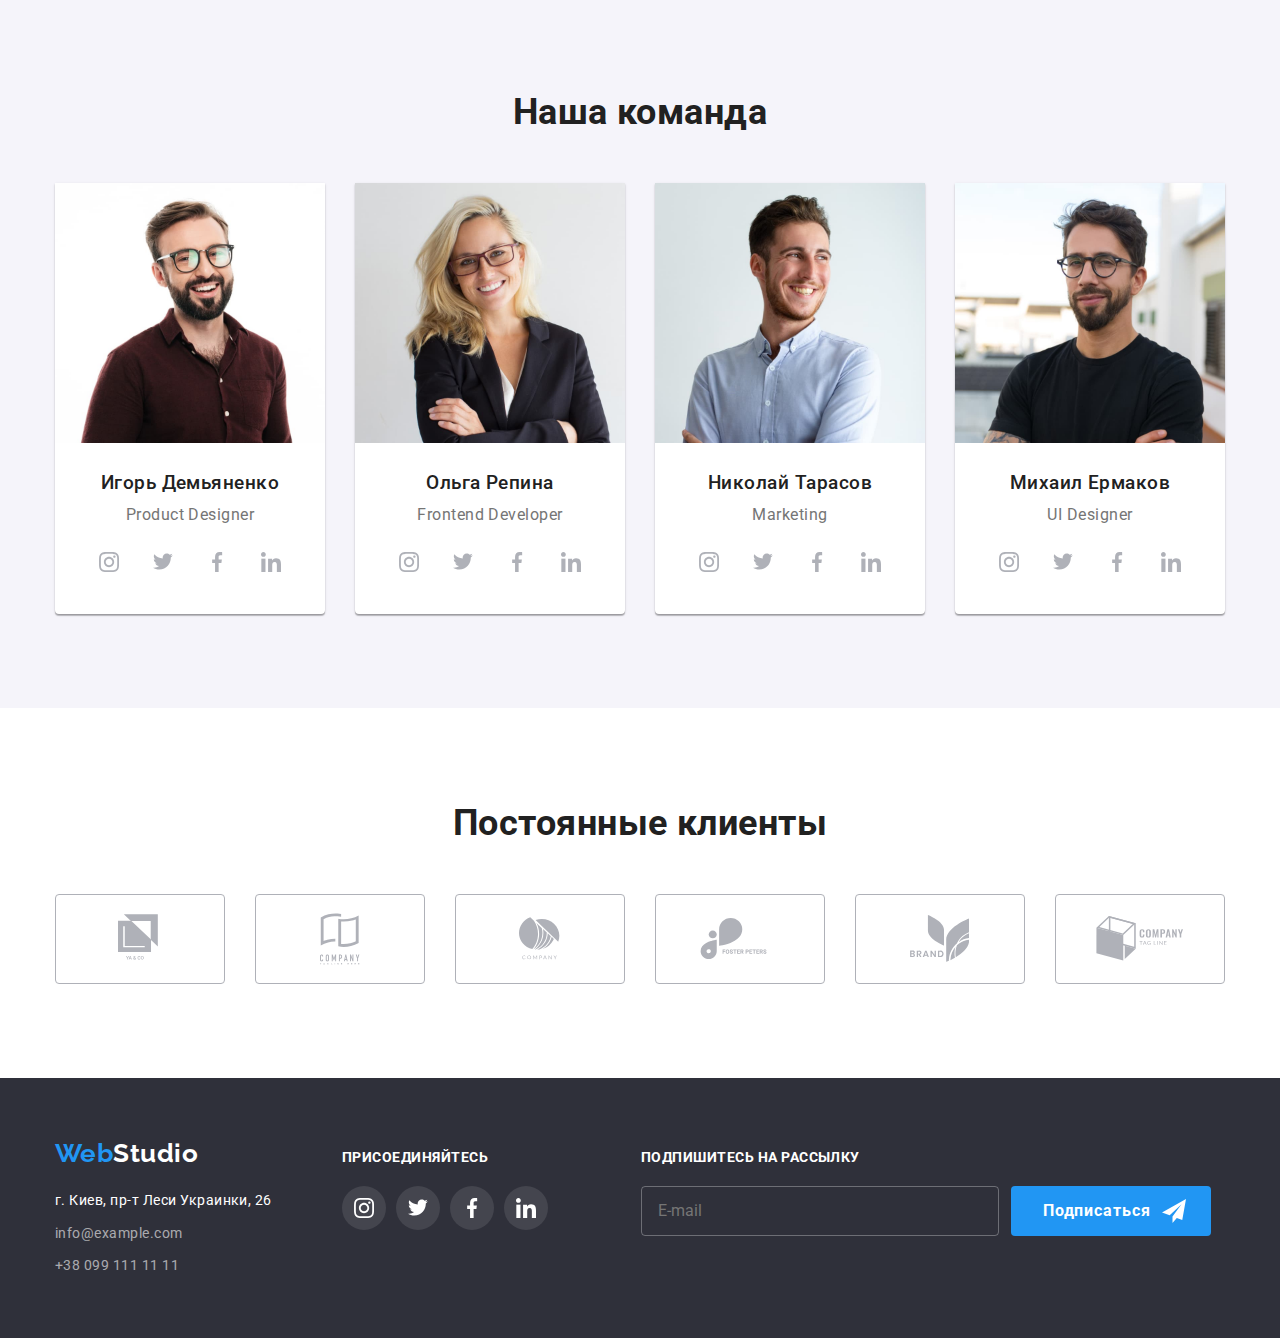
==== commit 4c6c4409: "Update index.html" ====
--- a/index.html
+++ b/index.html
@@ -68,9 +68,9 @@
                                 </svg>
                                 </div>
 
-                                <label for="tel" class="form-label">Телефон</label>
+                                <label for="number" class="form-label">Телефон</label>
                                 <div class="form-div">
-                                <input class="form-input" type="tel" name="tel" id="tel" min="1" max="10">
+                                <input class="form-input" type="number" name="number" id="number" min="1" max="10">
                                 <svg class="icon" width="20px" height="20px">
                                 <use href="./images/symbol-defs1.svg#icon-tel"></use>
                                 </svg>
@@ -417,7 +417,7 @@
                 <h2>ПОДПИШИТЕСЬ НА РАССЫЛКУ</h2>
 
                 <form class="form-ftr">
-                  <input class="input-ftr" type="text" name="name" id="name" placeholder="E-mail">
+                  <input class="input-ftr" type="text" placeholder="E-mail">
                 <button class="btn-submit ftr" type="submit">Подписаться</button>
                 </form>
 
--- a/css/styles.css
+++ b/css/styles.css
@@ -697,6 +697,10 @@
   margin-right: 70px;
 }
 
+.container .ftr:nth-child(2) {
+  margin-right: 93px;
+}
+
 .ftr-text {
   margin-bottom: 20px;
   color: var(--white-color);
@@ -728,12 +732,8 @@
   border-radius: 4px;
   box-sizing: border-box;
   margin-right: 12px;
-}
-
-/* .form-ftr .button {
-  text-decoration: none;
-  color: white;
-} */
+  color: var(--white-color);
+}
 
 .modal > h2 {
   display: inline-block;
@@ -922,11 +922,12 @@
 .btn-submit {
   margin-left: auto;
   margin-right: auto;
+    padding: 10px 28px 10px 0px;
 }
 
 .btn-submit.ftr::after {
   top: 13px;
-  right: 18px;
+  right: 25px;
   position: absolute;
   display: inline-flex;
   width: 24px;
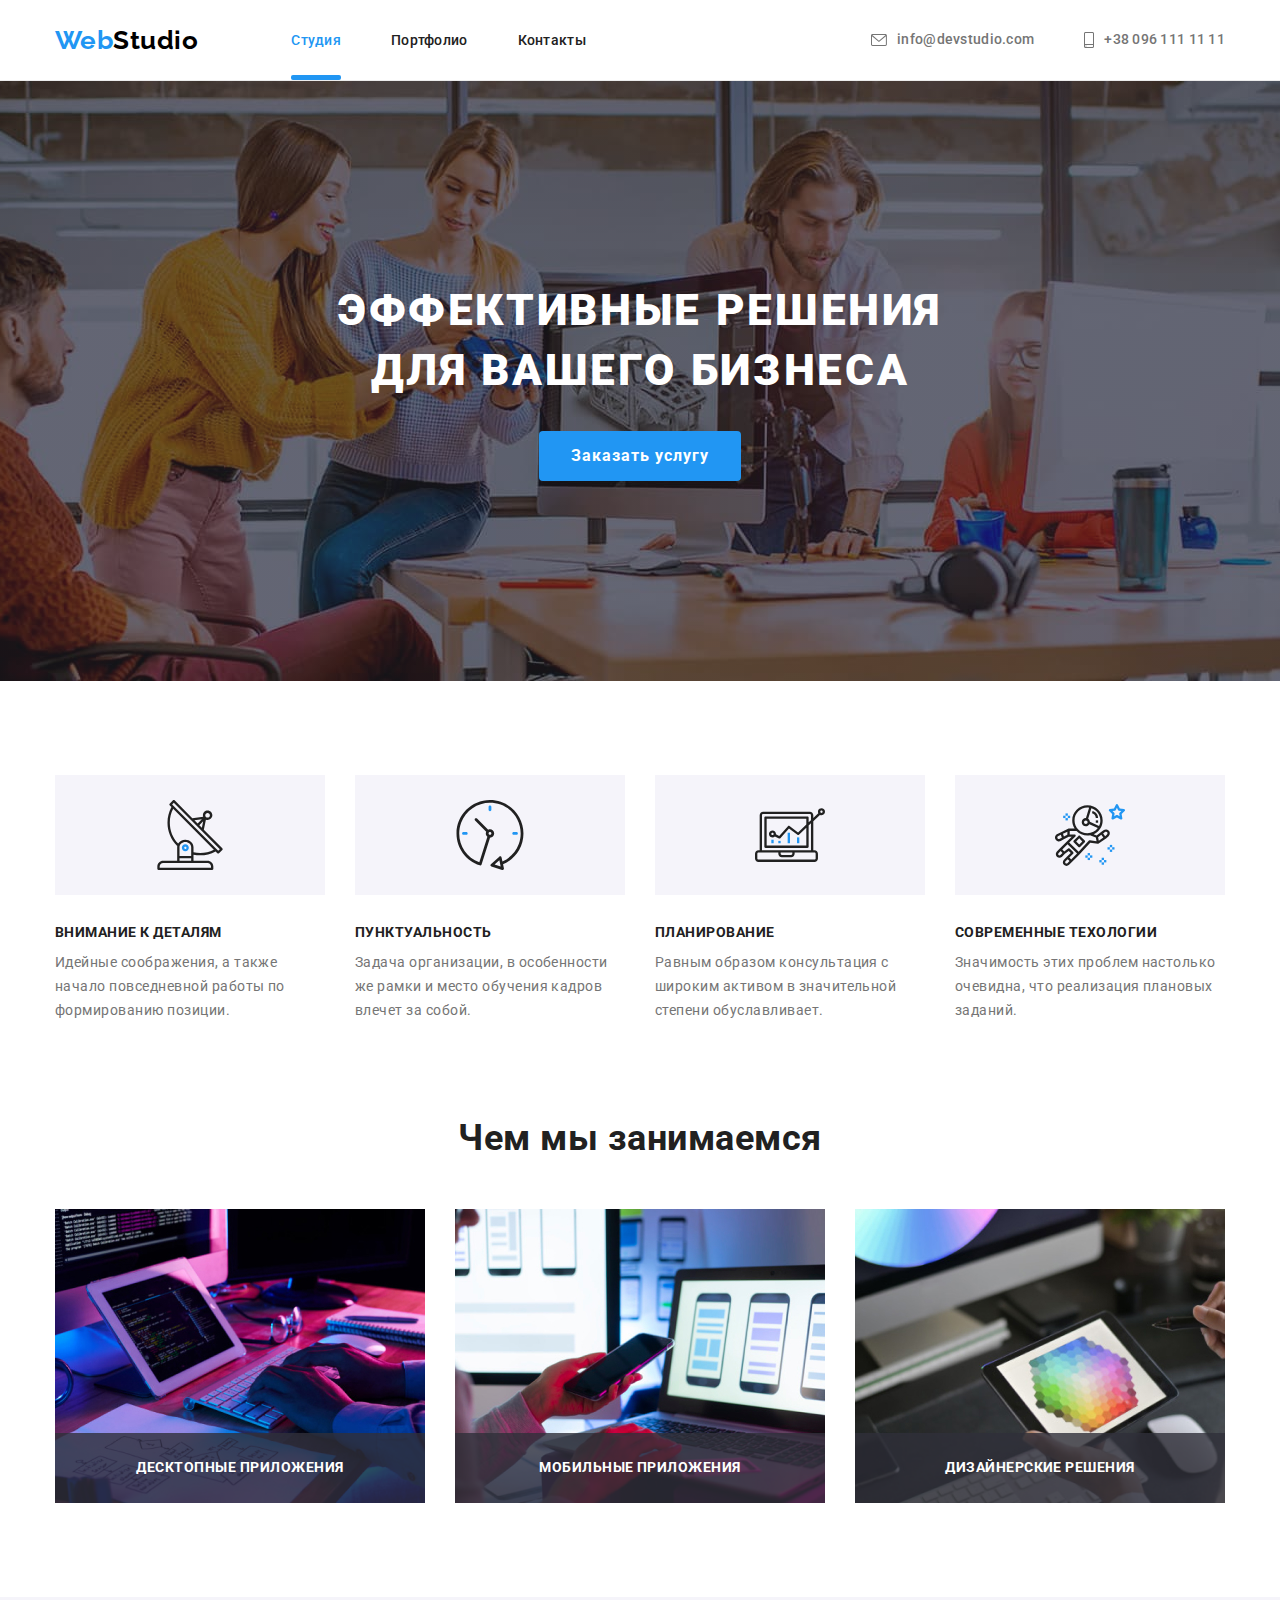
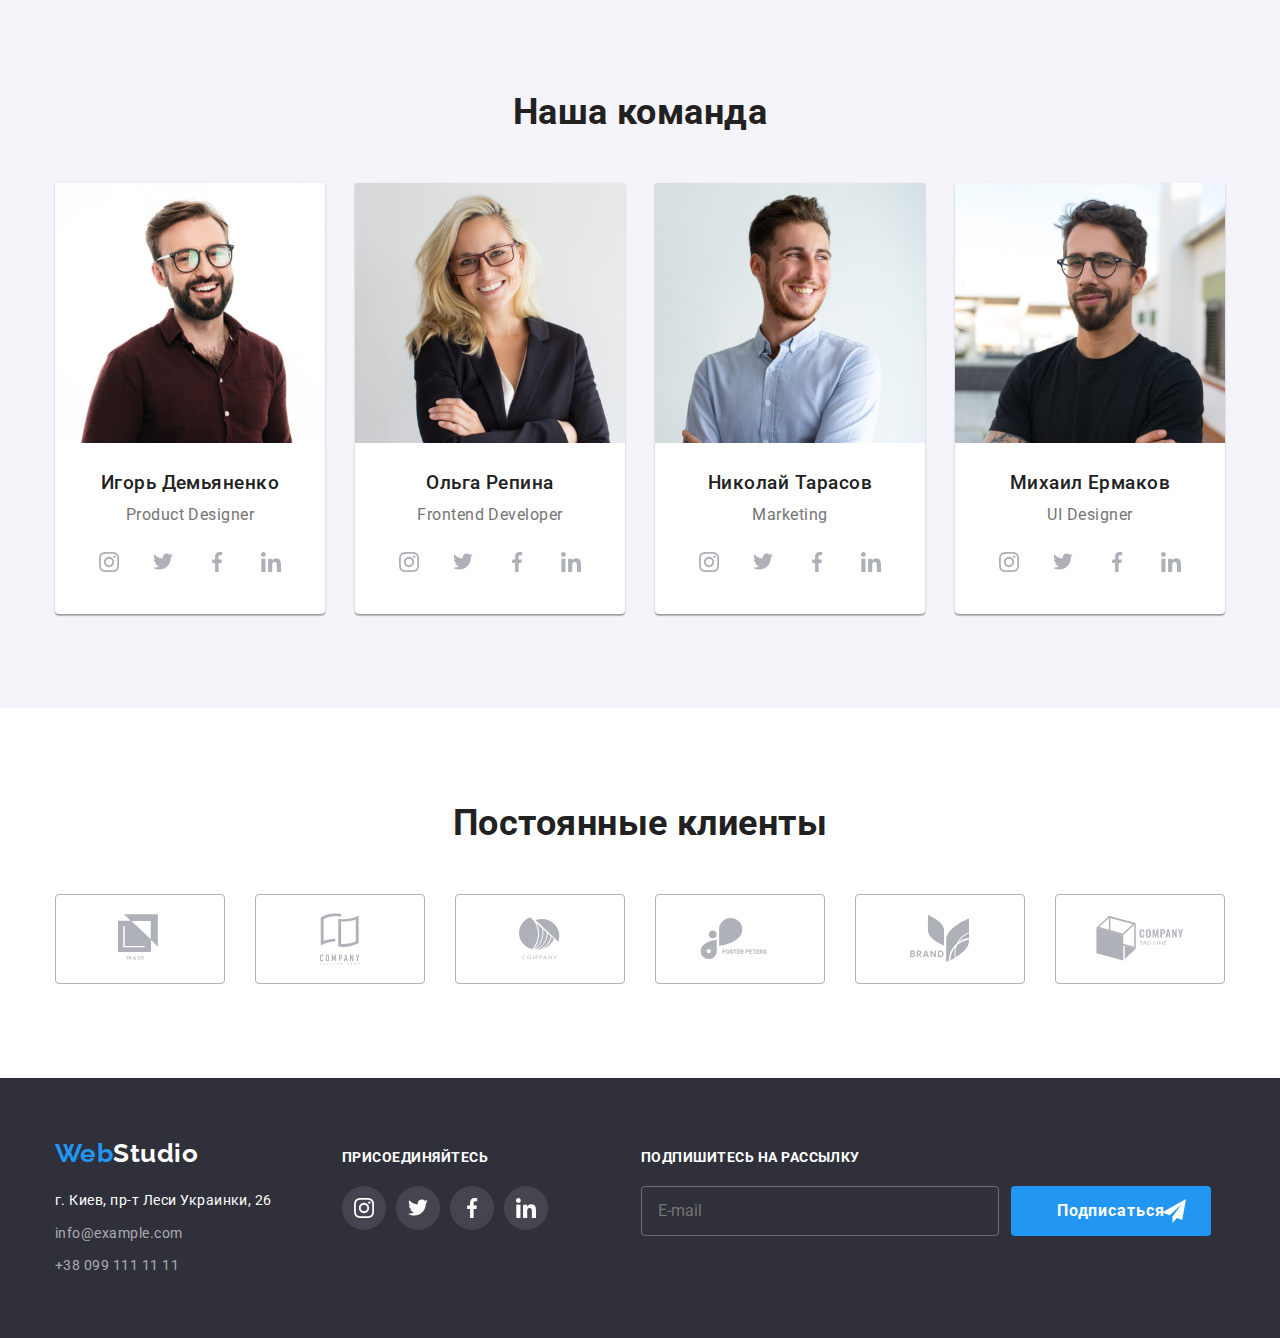
==== commit 02713ee2: "Update index.html" ====
--- a/index.html
+++ b/index.html
@@ -54,7 +54,7 @@
         <!--Герой-->
         <section class="section hero">
                     <div class="container">
-        <h1 class="hero-title">Эффективные решения</br>для вашего бизнеса</h1>
+        <h1 class="hero-title">Эффективные решения<br/>для вашего бизнеса</h1>
             <button type="button" class="button" data-modal-open>Заказать услугу</button>
             <div class="backdrop is-hidden" data-modal>
                 <div class="modal">
--- a/css/styles.css
+++ b/css/styles.css
@@ -922,7 +922,6 @@
 .btn-submit {
   margin-left: auto;
   margin-right: auto;
-    padding: 10px 28px 10px 0px;
 }
 
 .btn-submit.ftr::after {
